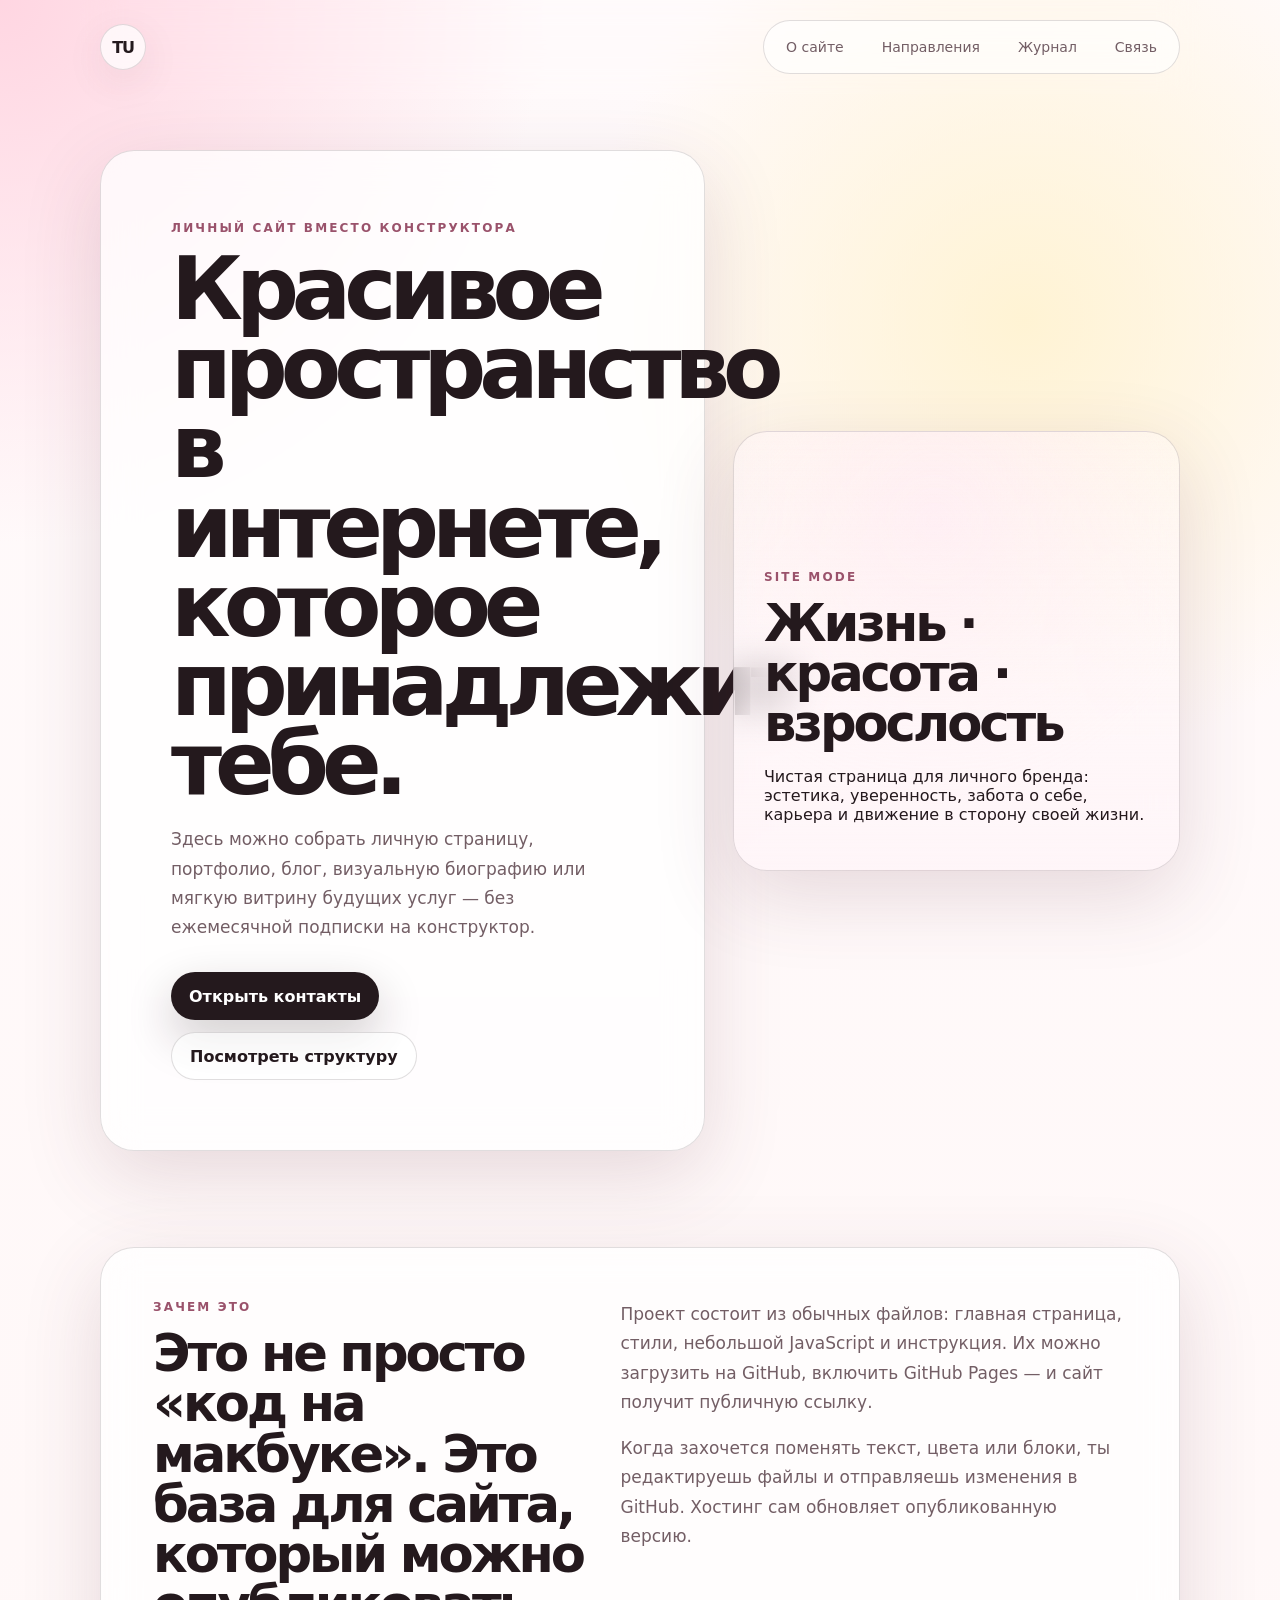
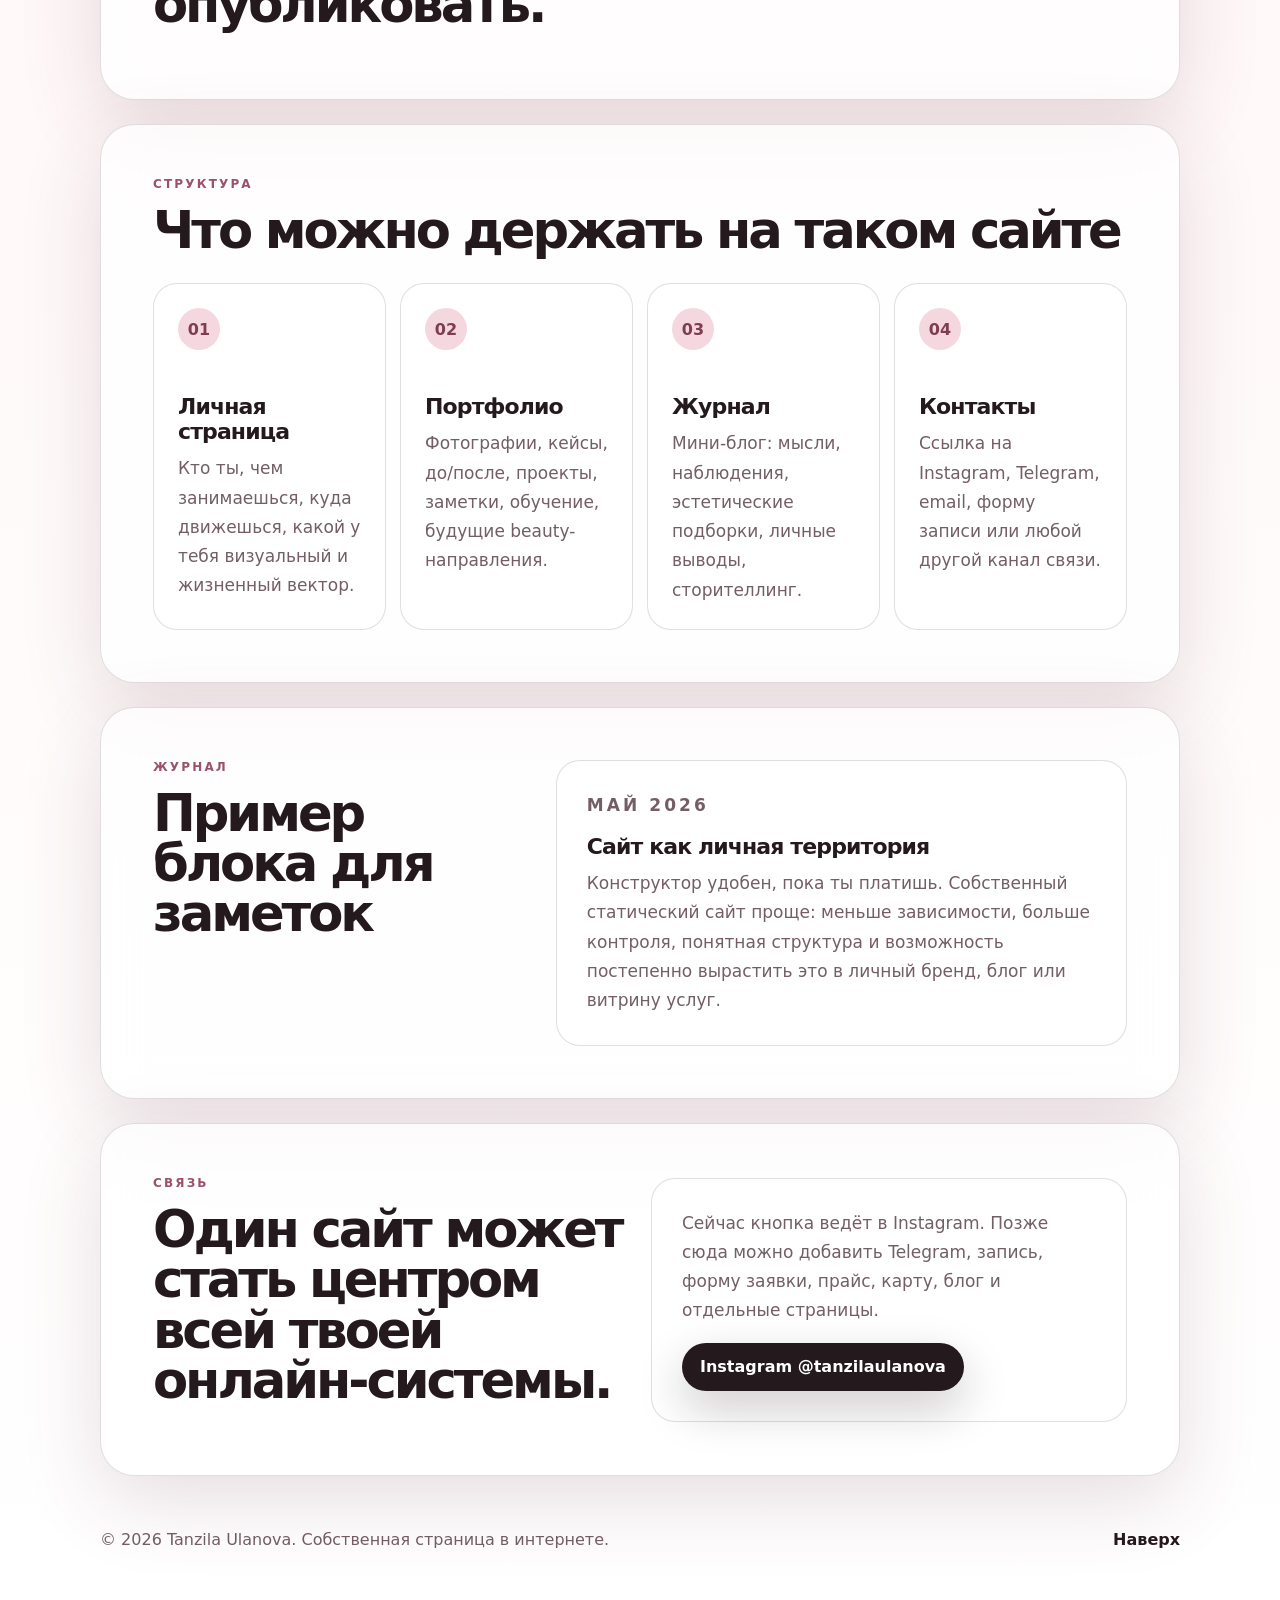
==== index.html @ 20795df0 "Add files via upload" ====
<!doctype html>
<html lang="ru">
<head>
  <meta charset="utf-8">
  <meta name="viewport" content="width=device-width, initial-scale=1">
  <title>Tanzila Ulanova — личный сайт</title>
  <meta name="description" content="Личный сайт Tanzila Ulanova: красота, взрослая жизнь, забота о себе, эстетика и движение к свободе.">
  <meta property="og:title" content="Tanzila Ulanova — личный сайт">
  <meta property="og:description" content="Красота, взрослая жизнь, забота о себе, эстетика и движение к свободе.">
  <meta property="og:type" content="website">
  <meta name="theme-color" content="#f4d7df">
  <link rel="icon" href="assets/favicon.svg" type="image/svg+xml">
  <link rel="stylesheet" href="styles.css">
</head>
<body>
  <header class="site-header">
    <a class="logo" href="#top" aria-label="На главную">TU</a>

    <button class="menu-button" type="button" aria-expanded="false" aria-controls="site-nav">
      Меню
    </button>

    <nav id="site-nav" class="site-nav" aria-label="Основная навигация">
      <a href="#about">О сайте</a>
      <a href="#directions">Направления</a>
      <a href="#journal">Журнал</a>
      <a href="#contact">Связь</a>
    </nav>
  </header>

  <main id="top">
    <section class="hero">
      <div class="hero-content">
        <p class="eyebrow">Личный сайт вместо конструктора</p>
        <h1>Красивое пространство в интернете, которое принадлежит тебе.</h1>
        <p class="hero-text">
          Здесь можно собрать личную страницу, портфолио, блог, визуальную биографию или мягкую витрину будущих услуг — без ежемесячной подписки на конструктор.
        </p>
        <div class="hero-actions">
          <a class="button primary" href="#contact">Открыть контакты</a>
          <a class="button secondary" href="#directions">Посмотреть структуру</a>
        </div>
      </div>

      <aside class="hero-card" aria-label="Краткое описание проекта">
        <span class="card-label">site mode</span>
        <h2>Жизнь · красота · взрослость</h2>
        <p>
          Чистая страница для личного бренда: эстетика, уверенность, забота о себе, карьера и движение в сторону своей жизни.
        </p>
      </aside>
    </section>

    <section id="about" class="section split">
      <div>
        <p class="section-kicker">Зачем это</p>
        <h2>Это не просто «код на макбуке». Это база для сайта, который можно опубликовать.</h2>
      </div>
      <div class="text-block">
        <p>
          Проект состоит из обычных файлов: главная страница, стили, небольшой JavaScript и инструкция. Их можно загрузить на GitHub, включить GitHub Pages — и сайт получит публичную ссылку.
        </p>
        <p>
          Когда захочется поменять текст, цвета или блоки, ты редактируешь файлы и отправляешь изменения в GitHub. Хостинг сам обновляет опубликованную версию.
        </p>
      </div>
    </section>

    <section id="directions" class="section">
      <p class="section-kicker">Структура</p>
      <h2>Что можно держать на таком сайте</h2>

      <div class="cards-grid">
        <article class="card">
          <span>01</span>
          <h3>Личная страница</h3>
          <p>Кто ты, чем занимаешься, куда движешься, какой у тебя визуальный и жизненный вектор.</p>
        </article>

        <article class="card">
          <span>02</span>
          <h3>Портфолио</h3>
          <p>Фотографии, кейсы, до/после, проекты, заметки, обучение, будущие beauty-направления.</p>
        </article>

        <article class="card">
          <span>03</span>
          <h3>Журнал</h3>
          <p>Мини-блог: мысли, наблюдения, эстетические подборки, личные выводы, сторителлинг.</p>
        </article>

        <article class="card">
          <span>04</span>
          <h3>Контакты</h3>
          <p>Ссылка на Instagram, Telegram, email, форму записи или любой другой канал связи.</p>
        </article>
      </div>
    </section>

    <section id="journal" class="section journal">
      <div class="journal-heading">
        <p class="section-kicker">Журнал</p>
        <h2>Пример блока для заметок</h2>
      </div>

      <article class="journal-post">
        <p class="post-date">Май 2026</p>
        <h3>Сайт как личная территория</h3>
        <p>
          Конструктор удобен, пока ты платишь. Собственный статический сайт проще: меньше зависимости, больше контроля, понятная структура и возможность постепенно вырастить это в личный бренд, блог или витрину услуг.
        </p>
      </article>
    </section>

    <section id="contact" class="section contact">
      <div>
        <p class="section-kicker">Связь</p>
        <h2>Один сайт может стать центром всей твоей онлайн-системы.</h2>
      </div>
      <div class="contact-panel">
        <p>
          Сейчас кнопка ведёт в Instagram. Позже сюда можно добавить Telegram, запись, форму заявки, прайс, карту, блог и отдельные страницы.
        </p>
        <a class="button primary" href="https://www.instagram.com/tanzilaulanova" target="_blank" rel="noreferrer">
          Instagram @tanzilaulanova
        </a>
      </div>
    </section>
  </main>

  <footer class="site-footer">
    <p>© 2026 Tanzila Ulanova. Собственная страница в интернете.</p>
    <a href="#top">Наверх</a>
  </footer>

  <script src="script.js"></script>
</body>
</html>
---- styles.css ----
:root {
  --bg: #fff8f8;
  --bg-strong: #f4d7df;
  --text: #24191d;
  --muted: #735e65;
  --line: rgba(36, 25, 29, 0.14);
  --card: rgba(255, 255, 255, 0.72);
  --shadow: 0 24px 80px rgba(102, 52, 70, 0.16);
  --radius-large: 34px;
  --radius-medium: 24px;
  --max-width: 1120px;
}

* {
  box-sizing: border-box;
}

html {
  scroll-behavior: smooth;
}

body {
  margin: 0;
  min-height: 100vh;
  font-family: Inter, ui-sans-serif, system-ui, -apple-system, BlinkMacSystemFont, "Segoe UI", sans-serif;
  color: var(--text);
  background:
    radial-gradient(circle at top left, rgba(255, 210, 223, 0.9), transparent 34rem),
    radial-gradient(circle at 80% 10%, rgba(255, 242, 205, 0.85), transparent 28rem),
    linear-gradient(180deg, #fffafb 0%, var(--bg) 48%, #fff 100%);
}

a {
  color: inherit;
  text-decoration: none;
}

.site-header {
  position: sticky;
  top: 0;
  z-index: 20;
  max-width: var(--max-width);
  margin: 0 auto;
  padding: 20px;
  display: flex;
  align-items: center;
  justify-content: space-between;
  backdrop-filter: blur(18px);
}

.logo {
  width: 46px;
  height: 46px;
  display: grid;
  place-items: center;
  border: 1px solid var(--line);
  border-radius: 50%;
  background: rgba(255, 255, 255, 0.72);
  font-weight: 800;
  letter-spacing: -0.08em;
  box-shadow: 0 12px 40px rgba(91, 45, 61, 0.08);
}

.site-nav {
  display: flex;
  gap: 10px;
  align-items: center;
  padding: 8px;
  border: 1px solid var(--line);
  border-radius: 999px;
  background: rgba(255, 255, 255, 0.64);
}

.site-nav a {
  padding: 10px 14px;
  border-radius: 999px;
  color: var(--muted);
  font-size: 14px;
  transition: background 180ms ease, color 180ms ease;
}

.site-nav a:hover {
  background: #fff;
  color: var(--text);
}

.menu-button {
  display: none;
  border: 1px solid var(--line);
  background: rgba(255, 255, 255, 0.78);
  border-radius: 999px;
  padding: 11px 16px;
  color: var(--text);
  font: inherit;
}

main,
.site-footer {
  max-width: var(--max-width);
  margin: 0 auto;
  padding: 0 20px;
}

.hero {
  min-height: 78vh;
  display: grid;
  grid-template-columns: minmax(0, 1.15fr) minmax(280px, 0.85fr);
  gap: 28px;
  align-items: center;
  padding: 56px 0 72px;
}

.hero-content,
.hero-card,
.section,
.contact-panel,
.journal-post {
  border: 1px solid var(--line);
  background: var(--card);
  box-shadow: var(--shadow);
  backdrop-filter: blur(18px);
}

.hero-content {
  padding: clamp(32px, 6vw, 70px);
  border-radius: var(--radius-large);
}

.eyebrow,
.section-kicker,
.card-label,
.post-date {
  margin: 0 0 14px;
  color: #9a526b;
  text-transform: uppercase;
  letter-spacing: 0.18em;
  font-size: 12px;
  font-weight: 800;
}

h1,
h2,
h3,
p {
  margin-top: 0;
}

h1 {
  max-width: 760px;
  margin-bottom: 22px;
  font-size: clamp(42px, 7vw, 88px);
  line-height: 0.9;
  letter-spacing: -0.08em;
}

h2 {
  margin-bottom: 18px;
  font-size: clamp(28px, 4vw, 52px);
  line-height: 0.98;
  letter-spacing: -0.06em;
}

h3 {
  margin-bottom: 10px;
  font-size: 22px;
  letter-spacing: -0.04em;
}

.hero-text,
.text-block p,
.card p,
.journal-post p,
.contact-panel p {
  color: var(--muted);
  font-size: 17px;
  line-height: 1.72;
}

.hero-actions {
  display: flex;
  flex-wrap: wrap;
  gap: 12px;
  margin-top: 30px;
}

.button {
  display: inline-flex;
  align-items: center;
  justify-content: center;
  min-height: 48px;
  padding: 13px 18px;
  border-radius: 999px;
  font-weight: 760;
  transition: transform 180ms ease, box-shadow 180ms ease, background 180ms ease;
}

.button:hover {
  transform: translateY(-2px);
}

.button.primary {
  background: var(--text);
  color: #fff;
  box-shadow: 0 18px 46px rgba(36, 25, 29, 0.22);
}

.button.secondary {
  border: 1px solid var(--line);
  background: rgba(255, 255, 255, 0.64);
}

.hero-card {
  min-height: 440px;
  padding: 30px;
  border-radius: var(--radius-large);
  display: flex;
  flex-direction: column;
  justify-content: flex-end;
  background:
    linear-gradient(180deg, rgba(255, 255, 255, 0.3), rgba(255, 245, 248, 0.95)),
    radial-gradient(circle at 45% 20%, #ffe6ed, transparent 18rem);
}

.hero-card h2 {
  font-size: clamp(32px, 4vw, 56px);
}

.section {
  margin: 24px 0;
  padding: clamp(28px, 5vw, 52px);
  border-radius: var(--radius-large);
}

.split {
  display: grid;
  grid-template-columns: minmax(0, 0.92fr) minmax(0, 1.08fr);
  gap: 36px;
}

.text-block p:last-child,
.card p:last-child,
.journal-post p:last-child,
.contact-panel p:last-child {
  margin-bottom: 0;
}

.cards-grid {
  display: grid;
  grid-template-columns: repeat(4, minmax(0, 1fr));
  gap: 14px;
  margin-top: 28px;
}

.card {
  min-height: 270px;
  padding: 24px;
  border: 1px solid var(--line);
  border-radius: var(--radius-medium);
  background: rgba(255, 255, 255, 0.56);
}

.card span {
  display: inline-flex;
  width: 42px;
  height: 42px;
  margin-bottom: 44px;
  align-items: center;
  justify-content: center;
  border-radius: 50%;
  background: var(--bg-strong);
  font-weight: 800;
  color: #7e3d52;
}

.journal {
  display: grid;
  grid-template-columns: 0.8fr 1.2fr;
  gap: 22px;
  align-items: stretch;
}

.journal-post {
  padding: 30px;
  border-radius: var(--radius-medium);
  box-shadow: none;
}

.contact {
  display: grid;
  grid-template-columns: 1fr 1fr;
  gap: 22px;
  align-items: center;
}

.contact-panel {
  padding: 30px;
  border-radius: var(--radius-medium);
  box-shadow: none;
}

.site-footer {
  padding-top: 30px;
  padding-bottom: 42px;
  display: flex;
  justify-content: space-between;
  gap: 18px;
  color: var(--muted);
}

.site-footer a {
  color: var(--text);
  font-weight: 700;
}

@media (max-width: 900px) {
  .hero,
  .split,
  .journal,
  .contact {
    grid-template-columns: 1fr;
  }

  .hero {
    min-height: auto;
    padding-top: 36px;
  }

  .cards-grid {
    grid-template-columns: repeat(2, minmax(0, 1fr));
  }

  .hero-card {
    min-height: 320px;
  }
}

@media (max-width: 680px) {
  .site-header {
    align-items: flex-start;
  }

  .menu-button {
    display: inline-flex;
  }

  .site-nav {
    position: absolute;
    top: 78px;
    right: 20px;
    left: 20px;
    display: none;
    flex-direction: column;
    align-items: stretch;
    border-radius: 24px;
    padding: 12px;
  }

  .site-nav.is-open {
    display: flex;
  }

  .site-nav a {
    text-align: center;
  }

  .cards-grid {
    grid-template-columns: 1fr;
  }

  .card {
    min-height: auto;
  }

  .card span {
    margin-bottom: 28px;
  }

  .site-footer {
    flex-direction: column;
  }
}
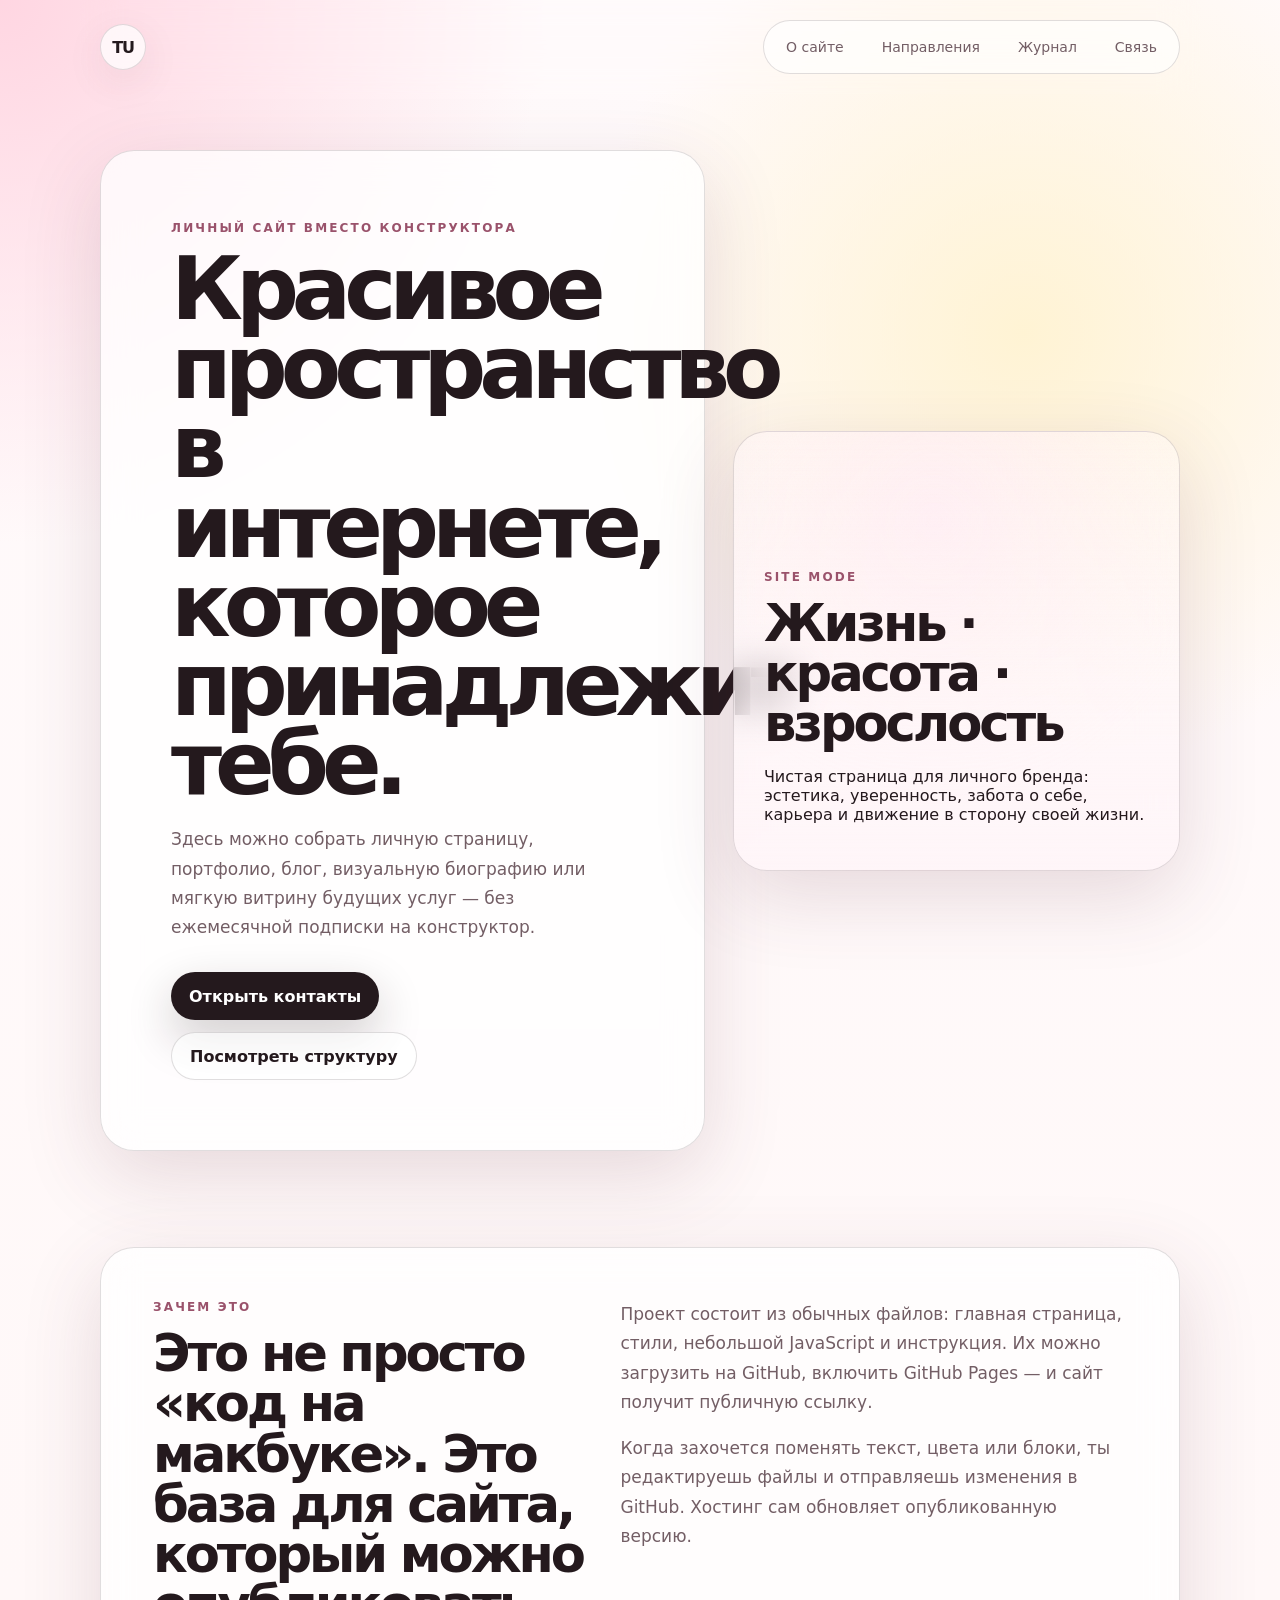
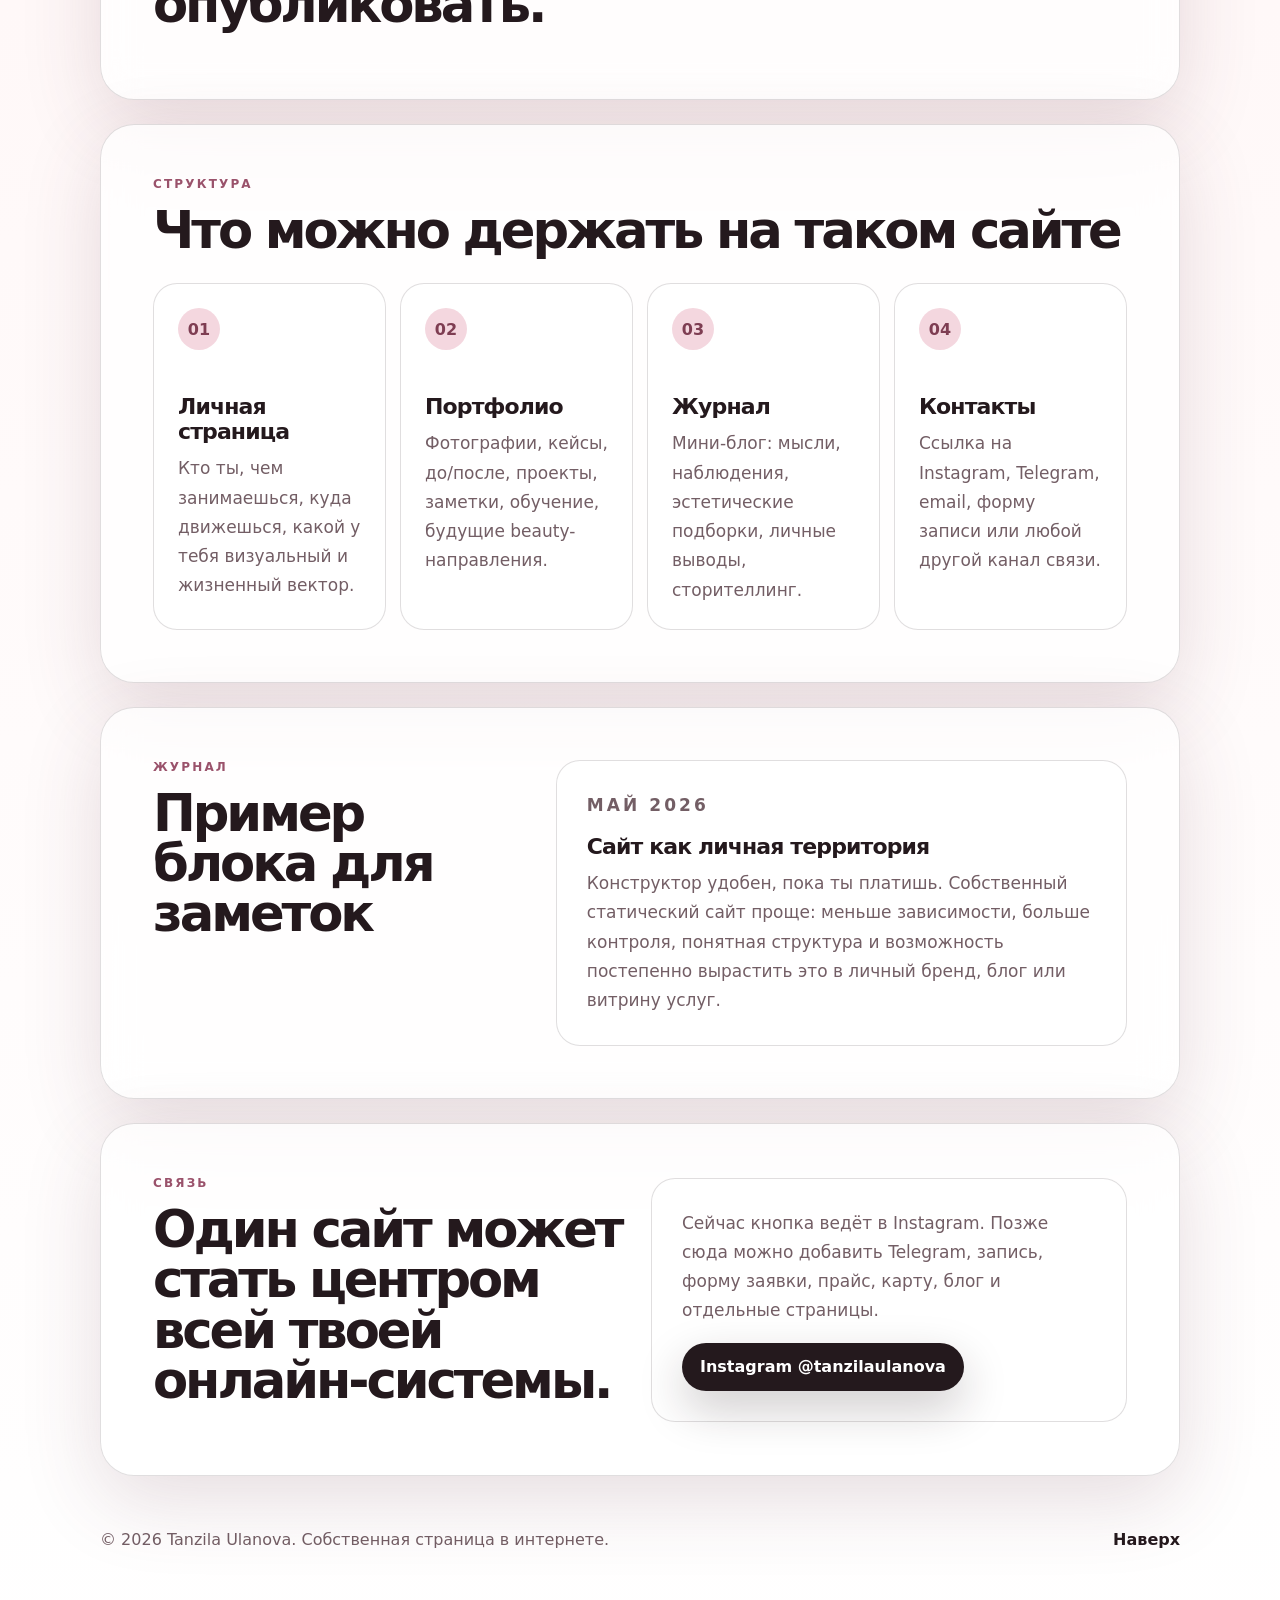
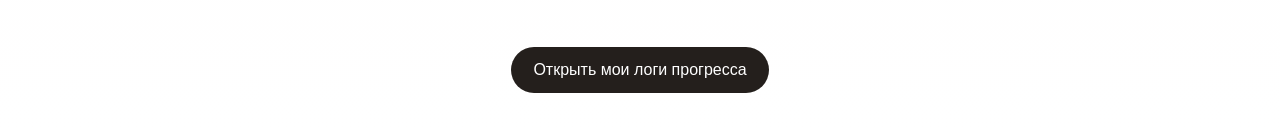
==== commit 0e9af523: "Add link to progress logs in index.html Added a section with a link to progress logs." ====
--- a/index.html
+++ b/index.html
@@ -133,6 +133,10 @@
     <a href="#top">Наверх</a>
   </footer>
 
-  <script src="script.js"></script>
+  <script src="script.js"></script><section style="padding: 40px 20px; text-align: center;">
+  <a href="logs.html" style="display: inline-block; padding: 14px 22px; border-radius: 999px; background: #241f1c; color: white; text-decoration: none; font-family: Arial, sans-serif;">
+    Открыть мои логи прогресса
+  </a>
+</section>
 </body>
 </html>
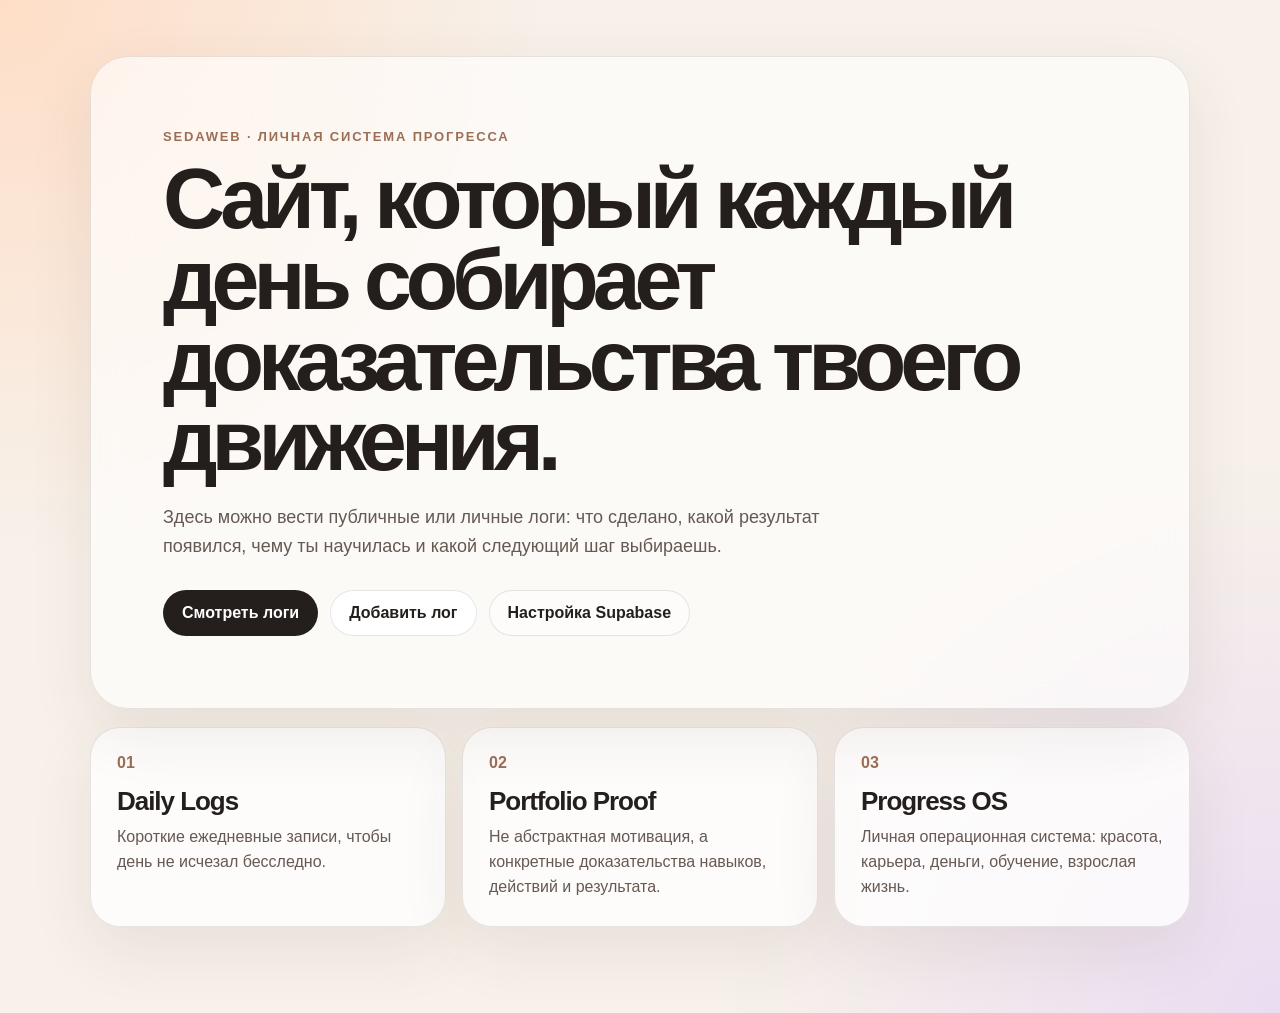
==== commit 242cd0f1: "Add files via upload" ====
--- a/index.html
+++ b/index.html
@@ -1,142 +1,47 @@
-<!doctype html>
+<!DOCTYPE html>
 <html lang="ru">
 <head>
-  <meta charset="utf-8">
-  <meta name="viewport" content="width=device-width, initial-scale=1">
-  <title>Tanzila Ulanova — личный сайт</title>
-  <meta name="description" content="Личный сайт Tanzila Ulanova: красота, взрослая жизнь, забота о себе, эстетика и движение к свободе.">
-  <meta property="og:title" content="Tanzila Ulanova — личный сайт">
-  <meta property="og:description" content="Красота, взрослая жизнь, забота о себе, эстетика и движение к свободе.">
-  <meta property="og:type" content="website">
-  <meta name="theme-color" content="#f4d7df">
-  <link rel="icon" href="assets/favicon.svg" type="image/svg+xml">
-  <link rel="stylesheet" href="styles.css">
+  <meta charset="UTF-8" />
+  <meta name="viewport" content="width=device-width, initial-scale=1.0" />
+  <title>Sedaweb — Progress OS</title>
+  <link rel="stylesheet" href="styles.css" />
 </head>
 <body>
-  <header class="site-header">
-    <a class="logo" href="#top" aria-label="На главную">TU</a>
+  <main class="page-shell">
+    <section class="hero">
+      <div class="kicker">Sedaweb · личная система прогресса</div>
+      <h1>Сайт, который каждый день собирает доказательства твоего движения.</h1>
+      <p>
+        Здесь можно вести публичные или личные логи: что сделано, какой результат появился,
+        чему ты научилась и какой следующий шаг выбираешь.
+      </p>
 
-    <button class="menu-button" type="button" aria-expanded="false" aria-controls="site-nav">
-      Меню
-    </button>
-
-    <nav id="site-nav" class="site-nav" aria-label="Основная навигация">
-      <a href="#about">О сайте</a>
-      <a href="#directions">Направления</a>
-      <a href="#journal">Журнал</a>
-      <a href="#contact">Связь</a>
-    </nav>
-  </header>
-
-  <main id="top">
-    <section class="hero">
-      <div class="hero-content">
-        <p class="eyebrow">Личный сайт вместо конструктора</p>
-        <h1>Красивое пространство в интернете, которое принадлежит тебе.</h1>
-        <p class="hero-text">
-          Здесь можно собрать личную страницу, портфолио, блог, визуальную биографию или мягкую витрину будущих услуг — без ежемесячной подписки на конструктор.
-        </p>
-        <div class="hero-actions">
-          <a class="button primary" href="#contact">Открыть контакты</a>
-          <a class="button secondary" href="#directions">Посмотреть структуру</a>
-        </div>
-      </div>
-
-      <aside class="hero-card" aria-label="Краткое описание проекта">
-        <span class="card-label">site mode</span>
-        <h2>Жизнь · красота · взрослость</h2>
-        <p>
-          Чистая страница для личного бренда: эстетика, уверенность, забота о себе, карьера и движение в сторону своей жизни.
-        </p>
-      </aside>
-    </section>
-
-    <section id="about" class="section split">
-      <div>
-        <p class="section-kicker">Зачем это</p>
-        <h2>Это не просто «код на макбуке». Это база для сайта, который можно опубликовать.</h2>
-      </div>
-      <div class="text-block">
-        <p>
-          Проект состоит из обычных файлов: главная страница, стили, небольшой JavaScript и инструкция. Их можно загрузить на GitHub, включить GitHub Pages — и сайт получит публичную ссылку.
-        </p>
-        <p>
-          Когда захочется поменять текст, цвета или блоки, ты редактируешь файлы и отправляешь изменения в GitHub. Хостинг сам обновляет опубликованную версию.
-        </p>
+      <div class="button-row">
+        <a class="button primary" href="logs.html">Смотреть логи</a>
+        <a class="button secondary" href="admin.html">Добавить лог</a>
+        <a class="button ghost" href="setup.html">Настройка Supabase</a>
       </div>
     </section>
 
-    <section id="directions" class="section">
-      <p class="section-kicker">Структура</p>
-      <h2>Что можно держать на таком сайте</h2>
+    <section class="cards-grid">
+      <article class="info-card">
+        <span>01</span>
+        <h2>Daily Logs</h2>
+        <p>Короткие ежедневные записи, чтобы день не исчезал бесследно.</p>
+      </article>
 
-      <div class="cards-grid">
-        <article class="card">
-          <span>01</span>
-          <h3>Личная страница</h3>
-          <p>Кто ты, чем занимаешься, куда движешься, какой у тебя визуальный и жизненный вектор.</p>
-        </article>
+      <article class="info-card">
+        <span>02</span>
+        <h2>Portfolio Proof</h2>
+        <p>Не абстрактная мотивация, а конкретные доказательства навыков, действий и результата.</p>
+      </article>
 
-        <article class="card">
-          <span>02</span>
-          <h3>Портфолио</h3>
-          <p>Фотографии, кейсы, до/после, проекты, заметки, обучение, будущие beauty-направления.</p>
-        </article>
-
-        <article class="card">
-          <span>03</span>
-          <h3>Журнал</h3>
-          <p>Мини-блог: мысли, наблюдения, эстетические подборки, личные выводы, сторителлинг.</p>
-        </article>
-
-        <article class="card">
-          <span>04</span>
-          <h3>Контакты</h3>
-          <p>Ссылка на Instagram, Telegram, email, форму записи или любой другой канал связи.</p>
-        </article>
-      </div>
-    </section>
-
-    <section id="journal" class="section journal">
-      <div class="journal-heading">
-        <p class="section-kicker">Журнал</p>
-        <h2>Пример блока для заметок</h2>
-      </div>
-
-      <article class="journal-post">
-        <p class="post-date">Май 2026</p>
-        <h3>Сайт как личная территория</h3>
-        <p>
-          Конструктор удобен, пока ты платишь. Собственный статический сайт проще: меньше зависимости, больше контроля, понятная структура и возможность постепенно вырастить это в личный бренд, блог или витрину услуг.
-        </p>
+      <article class="info-card">
+        <span>03</span>
+        <h2>Progress OS</h2>
+        <p>Личная операционная система: красота, карьера, деньги, обучение, взрослая жизнь.</p>
       </article>
     </section>
-
-    <section id="contact" class="section contact">
-      <div>
-        <p class="section-kicker">Связь</p>
-        <h2>Один сайт может стать центром всей твоей онлайн-системы.</h2>
-      </div>
-      <div class="contact-panel">
-        <p>
-          Сейчас кнопка ведёт в Instagram. Позже сюда можно добавить Telegram, запись, форму заявки, прайс, карту, блог и отдельные страницы.
-        </p>
-        <a class="button primary" href="https://www.instagram.com/tanzilaulanova" target="_blank" rel="noreferrer">
-          Instagram @tanzilaulanova
-        </a>
-      </div>
-    </section>
   </main>
-
-  <footer class="site-footer">
-    <p>© 2026 Tanzila Ulanova. Собственная страница в интернете.</p>
-    <a href="#top">Наверх</a>
-  </footer>
-
-  <script src="script.js"></script><section style="padding: 40px 20px; text-align: center;">
-  <a href="logs.html" style="display: inline-block; padding: 14px 22px; border-radius: 999px; background: #241f1c; color: white; text-decoration: none; font-family: Arial, sans-serif;">
-    Открыть мои логи прогресса
-  </a>
-</section>
 </body>
 </html>
--- a/styles.css
+++ b/styles.css
@@ -1,381 +1,363 @@
-:root {
-  --bg: #fff8f8;
-  --bg-strong: #f4d7df;
-  --text: #24191d;
-  --muted: #735e65;
-  --line: rgba(36, 25, 29, 0.14);
-  --card: rgba(255, 255, 255, 0.72);
-  --shadow: 0 24px 80px rgba(102, 52, 70, 0.16);
-  --radius-large: 34px;
-  --radius-medium: 24px;
-  --max-width: 1120px;
-}
-
 * {
   box-sizing: border-box;
 }
 
-html {
-  scroll-behavior: smooth;
+:root {
+  --bg: #f7f1ea;
+  --paper: rgba(255, 255, 255, 0.78);
+  --ink: #241f1c;
+  --muted: #665852;
+  --soft: #9b6f55;
+  --line: rgba(36, 31, 28, 0.11);
+  --shadow: 0 22px 65px rgba(80, 55, 35, 0.09);
+  --dark: #241f1c;
+  --danger: #9e2b25;
+  --success: #26734d;
 }
 
 body {
   margin: 0;
   min-height: 100vh;
-  font-family: Inter, ui-sans-serif, system-ui, -apple-system, BlinkMacSystemFont, "Segoe UI", sans-serif;
-  color: var(--text);
+  font-family: Inter, Arial, Helvetica, sans-serif;
   background:
-    radial-gradient(circle at top left, rgba(255, 210, 223, 0.9), transparent 34rem),
-    radial-gradient(circle at 80% 10%, rgba(255, 242, 205, 0.85), transparent 28rem),
-    linear-gradient(180deg, #fffafb 0%, var(--bg) 48%, #fff 100%);
+    radial-gradient(circle at top left, rgba(255, 220, 195, 0.9), transparent 34%),
+    radial-gradient(circle at bottom right, rgba(210, 184, 255, 0.36), transparent 34%),
+    var(--bg);
+  color: var(--ink);
 }
 
 a {
   color: inherit;
-  text-decoration: none;
-}
-
-.site-header {
-  position: sticky;
-  top: 0;
-  z-index: 20;
-  max-width: var(--max-width);
+}
+
+.page-shell {
+  width: min(1100px, calc(100% - 36px));
   margin: 0 auto;
-  padding: 20px;
-  display: flex;
-  align-items: center;
-  justify-content: space-between;
-  backdrop-filter: blur(18px);
-}
-
-.logo {
-  width: 46px;
-  height: 46px;
-  display: grid;
-  place-items: center;
-  border: 1px solid var(--line);
-  border-radius: 50%;
-  background: rgba(255, 255, 255, 0.72);
-  font-weight: 800;
-  letter-spacing: -0.08em;
-  box-shadow: 0 12px 40px rgba(91, 45, 61, 0.08);
-}
-
-.site-nav {
-  display: flex;
-  gap: 10px;
-  align-items: center;
-  padding: 8px;
-  border: 1px solid var(--line);
-  border-radius: 999px;
-  background: rgba(255, 255, 255, 0.64);
-}
-
-.site-nav a {
-  padding: 10px 14px;
-  border-radius: 999px;
-  color: var(--muted);
-  font-size: 14px;
-  transition: background 180ms ease, color 180ms ease;
-}
-
-.site-nav a:hover {
-  background: #fff;
-  color: var(--text);
-}
-
-.menu-button {
-  display: none;
-  border: 1px solid var(--line);
-  background: rgba(255, 255, 255, 0.78);
-  border-radius: 999px;
-  padding: 11px 16px;
-  color: var(--text);
-  font: inherit;
-}
-
-main,
-.site-footer {
-  max-width: var(--max-width);
-  margin: 0 auto;
-  padding: 0 20px;
+  padding: 56px 0 86px;
 }
 
 .hero {
-  min-height: 78vh;
-  display: grid;
-  grid-template-columns: minmax(0, 1.15fr) minmax(280px, 0.85fr);
-  gap: 28px;
-  align-items: center;
-  padding: 56px 0 72px;
-}
-
-.hero-content,
-.hero-card,
-.section,
-.contact-panel,
-.journal-post {
-  border: 1px solid var(--line);
-  background: var(--card);
+  padding: clamp(34px, 7vw, 72px);
+  border: 1px solid var(--line);
+  border-radius: 38px;
+  background: rgba(255, 255, 255, 0.62);
   box-shadow: var(--shadow);
   backdrop-filter: blur(18px);
 }
 
-.hero-content {
-  padding: clamp(32px, 6vw, 70px);
-  border-radius: var(--radius-large);
-}
-
-.eyebrow,
-.section-kicker,
-.card-label,
-.post-date {
-  margin: 0 0 14px;
-  color: #9a526b;
+.kicker {
+  margin-bottom: 14px;
+  color: var(--soft);
+  font-size: 13px;
+  font-weight: 800;
+  letter-spacing: 0.14em;
   text-transform: uppercase;
-  letter-spacing: 0.18em;
-  font-size: 12px;
-  font-weight: 800;
-}
-
-h1,
-h2,
-h3,
-p {
-  margin-top: 0;
-}
-
-h1 {
-  max-width: 760px;
-  margin-bottom: 22px;
-  font-size: clamp(42px, 7vw, 88px);
-  line-height: 0.9;
-  letter-spacing: -0.08em;
-}
-
-h2 {
-  margin-bottom: 18px;
-  font-size: clamp(28px, 4vw, 52px);
-  line-height: 0.98;
-  letter-spacing: -0.06em;
-}
-
-h3 {
-  margin-bottom: 10px;
-  font-size: 22px;
-  letter-spacing: -0.04em;
-}
-
-.hero-text,
-.text-block p,
-.card p,
-.journal-post p,
-.contact-panel p {
-  color: var(--muted);
-  font-size: 17px;
-  line-height: 1.72;
-}
-
-.hero-actions {
+}
+
+.hero h1,
+.page-header h1 {
+  max-width: 860px;
+  margin: 0;
+  font-size: clamp(42px, 8vw, 86px);
+  line-height: 0.94;
+  letter-spacing: -0.07em;
+}
+
+.hero p,
+.page-header p {
+  max-width: 720px;
+  margin: 22px 0 0;
+  font-size: 18px;
+  line-height: 1.58;
+  color: var(--muted);
+}
+
+.button-row {
   display: flex;
   flex-wrap: wrap;
   gap: 12px;
   margin-top: 30px;
 }
 
-.button {
+.button,
+button {
   display: inline-flex;
   align-items: center;
   justify-content: center;
-  min-height: 48px;
-  padding: 13px 18px;
+  min-height: 46px;
+  padding: 12px 18px;
+  border: 1px solid var(--line);
   border-radius: 999px;
-  font-weight: 760;
-  transition: transform 180ms ease, box-shadow 180ms ease, background 180ms ease;
-}
-
-.button:hover {
-  transform: translateY(-2px);
-}
-
-.button.primary {
-  background: var(--text);
-  color: #fff;
-  box-shadow: 0 18px 46px rgba(36, 25, 29, 0.22);
-}
-
-.button.secondary {
-  border: 1px solid var(--line);
-  background: rgba(255, 255, 255, 0.64);
-}
-
-.hero-card {
-  min-height: 440px;
-  padding: 30px;
-  border-radius: var(--radius-large);
+  font: inherit;
+  font-weight: 750;
+  text-decoration: none;
+  cursor: pointer;
+  transition: transform 0.18s ease, opacity 0.18s ease;
+}
+
+.button:hover,
+button:hover {
+  transform: translateY(-1px);
+}
+
+.primary {
+  background: var(--dark);
+  color: white;
+}
+
+.secondary {
+  background: #ffffff;
+  color: var(--dark);
+}
+
+.ghost {
+  background: rgba(255, 255, 255, 0.35);
+  color: var(--dark);
+}
+
+.cards-grid {
+  display: grid;
+  grid-template-columns: repeat(3, minmax(0, 1fr));
+  gap: 16px;
+  margin-top: 18px;
+}
+
+.info-card,
+.log-card,
+.panel,
+.stat-card {
+  border: 1px solid var(--line);
+  border-radius: 30px;
+  background: var(--paper);
+  box-shadow: var(--shadow);
+}
+
+.info-card {
+  padding: 26px;
+}
+
+.info-card span {
+  color: var(--soft);
+  font-weight: 900;
+}
+
+.info-card h2 {
+  margin: 14px 0 8px;
+  font-size: 26px;
+  letter-spacing: -0.04em;
+}
+
+.info-card p {
+  margin: 0;
+  line-height: 1.55;
+  color: var(--muted);
+}
+
+.page-header {
+  margin-bottom: 26px;
+}
+
+.top-nav {
   display: flex;
-  flex-direction: column;
-  justify-content: flex-end;
-  background:
-    linear-gradient(180deg, rgba(255, 255, 255, 0.3), rgba(255, 245, 248, 0.95)),
-    radial-gradient(circle at 45% 20%, #ffe6ed, transparent 18rem);
-}
-
-.hero-card h2 {
-  font-size: clamp(32px, 4vw, 56px);
-}
-
-.section {
-  margin: 24px 0;
-  padding: clamp(28px, 5vw, 52px);
-  border-radius: var(--radius-large);
-}
-
-.split {
-  display: grid;
-  grid-template-columns: minmax(0, 0.92fr) minmax(0, 1.08fr);
-  gap: 36px;
-}
-
-.text-block p:last-child,
-.card p:last-child,
-.journal-post p:last-child,
-.contact-panel p:last-child {
-  margin-bottom: 0;
-}
-
-.cards-grid {
-  display: grid;
-  grid-template-columns: repeat(4, minmax(0, 1fr));
+  flex-wrap: wrap;
+  gap: 10px;
+  margin-bottom: 30px;
+}
+
+.top-nav a {
+  border: 1px solid var(--line);
+  border-radius: 999px;
+  padding: 10px 15px;
+  background: rgba(255, 255, 255, 0.48);
+  text-decoration: none;
+  font-weight: 750;
+}
+
+.stats-grid {
+  display: grid;
+  grid-template-columns: repeat(3, minmax(0, 1fr));
   gap: 14px;
-  margin-top: 28px;
-}
-
-.card {
-  min-height: 270px;
-  padding: 24px;
-  border: 1px solid var(--line);
-  border-radius: var(--radius-medium);
-  background: rgba(255, 255, 255, 0.56);
-}
-
-.card span {
-  display: inline-flex;
-  width: 42px;
-  height: 42px;
-  margin-bottom: 44px;
-  align-items: center;
-  justify-content: center;
-  border-radius: 50%;
-  background: var(--bg-strong);
-  font-weight: 800;
-  color: #7e3d52;
-}
-
-.journal {
-  display: grid;
-  grid-template-columns: 0.8fr 1.2fr;
-  gap: 22px;
-  align-items: stretch;
-}
-
-.journal-post {
-  padding: 30px;
-  border-radius: var(--radius-medium);
-  box-shadow: none;
-}
-
-.contact {
-  display: grid;
-  grid-template-columns: 1fr 1fr;
-  gap: 22px;
-  align-items: center;
-}
-
-.contact-panel {
-  padding: 30px;
-  border-radius: var(--radius-medium);
-  box-shadow: none;
-}
-
-.site-footer {
-  padding-top: 30px;
-  padding-bottom: 42px;
+  margin: 28px 0;
+}
+
+.stat-card {
+  padding: 22px;
+}
+
+.stat-number {
+  font-size: 34px;
+  line-height: 1;
+  font-weight: 900;
+  letter-spacing: -0.05em;
+}
+
+.stat-label {
+  margin-top: 8px;
+  color: var(--muted);
+  font-size: 14px;
+}
+
+.log-list {
+  display: grid;
+  gap: 16px;
+}
+
+.log-card {
+  padding: 26px;
+}
+
+.log-top {
   display: flex;
   justify-content: space-between;
   gap: 18px;
-  color: var(--muted);
-}
-
-.site-footer a {
-  color: var(--text);
-  font-weight: 700;
-}
-
-@media (max-width: 900px) {
-  .hero,
-  .split,
-  .journal,
-  .contact {
+  align-items: flex-start;
+}
+
+.log-category {
+  display: inline-flex;
+  margin-bottom: 13px;
+  border-radius: 999px;
+  background: var(--dark);
+  color: #fff;
+  padding: 7px 12px;
+  font-size: 12px;
+  font-weight: 850;
+}
+
+.log-date {
+  color: var(--soft);
+  font-size: 14px;
+  font-weight: 800;
+  white-space: nowrap;
+}
+
+.log-title {
+  margin: 0;
+  font-size: clamp(24px, 3.5vw, 34px);
+  line-height: 1.05;
+  letter-spacing: -0.05em;
+}
+
+.log-section {
+  margin-top: 18px;
+}
+
+.log-label {
+  margin-bottom: 7px;
+  color: var(--soft);
+  font-size: 12px;
+  font-weight: 900;
+  letter-spacing: 0.12em;
+  text-transform: uppercase;
+}
+
+.log-text {
+  margin: 0;
+  color: #4f4540;
+  font-size: 16px;
+  line-height: 1.58;
+}
+
+.form-grid {
+  display: grid;
+  gap: 16px;
+}
+
+.panel {
+  padding: 26px;
+}
+
+label {
+  display: grid;
+  gap: 8px;
+  color: var(--muted);
+  font-weight: 800;
+}
+
+input,
+textarea,
+select {
+  width: 100%;
+  border: 1px solid var(--line);
+  border-radius: 18px;
+  background: rgba(255, 255, 255, 0.82);
+  color: var(--ink);
+  padding: 14px 15px;
+  font: inherit;
+  outline: none;
+}
+
+textarea {
+  min-height: 96px;
+  resize: vertical;
+}
+
+.checkbox-line {
+  display: flex;
+  align-items: center;
+  gap: 10px;
+  color: var(--muted);
+  font-weight: 800;
+}
+
+.checkbox-line input {
+  width: auto;
+}
+
+.notice {
+  border: 1px solid var(--line);
+  border-radius: 22px;
+  padding: 18px;
+  background: rgba(255, 255, 255, 0.68);
+  color: var(--muted);
+  line-height: 1.55;
+}
+
+.notice.error {
+  border-color: rgba(158, 43, 37, 0.22);
+  color: var(--danger);
+}
+
+.notice.success {
+  border-color: rgba(38, 115, 77, 0.2);
+  color: var(--success);
+}
+
+.code-box {
+  white-space: pre-wrap;
+  overflow-wrap: anywhere;
+  border: 1px solid var(--line);
+  border-radius: 18px;
+  background: rgba(36, 31, 28, 0.92);
+  color: #fff;
+  padding: 18px;
+  font-family: ui-monospace, SFMono-Regular, Menlo, Monaco, Consolas, monospace;
+  font-size: 13px;
+  line-height: 1.55;
+}
+
+.small {
+  font-size: 13px;
+  color: var(--muted);
+  line-height: 1.5;
+}
+
+@media (max-width: 780px) {
+  .cards-grid,
+  .stats-grid {
     grid-template-columns: 1fr;
   }
 
-  .hero {
-    min-height: auto;
-    padding-top: 36px;
-  }
-
-  .cards-grid {
-    grid-template-columns: repeat(2, minmax(0, 1fr));
-  }
-
-  .hero-card {
-    min-height: 320px;
-  }
-}
-
-@media (max-width: 680px) {
-  .site-header {
-    align-items: flex-start;
-  }
-
-  .menu-button {
-    display: inline-flex;
-  }
-
-  .site-nav {
-    position: absolute;
-    top: 78px;
-    right: 20px;
-    left: 20px;
-    display: none;
-    flex-direction: column;
-    align-items: stretch;
-    border-radius: 24px;
-    padding: 12px;
-  }
-
-  .site-nav.is-open {
-    display: flex;
-  }
-
-  .site-nav a {
-    text-align: center;
-  }
-
-  .cards-grid {
-    grid-template-columns: 1fr;
-  }
-
-  .card {
-    min-height: auto;
-  }
-
-  .card span {
-    margin-bottom: 28px;
-  }
-
-  .site-footer {
+  .log-top {
     flex-direction: column;
   }
-}
+
+  .log-date {
+    white-space: normal;
+  }
+
+  .page-shell {
+    width: min(100% - 24px, 1100px);
+    padding-top: 26px;
+  }
+}
